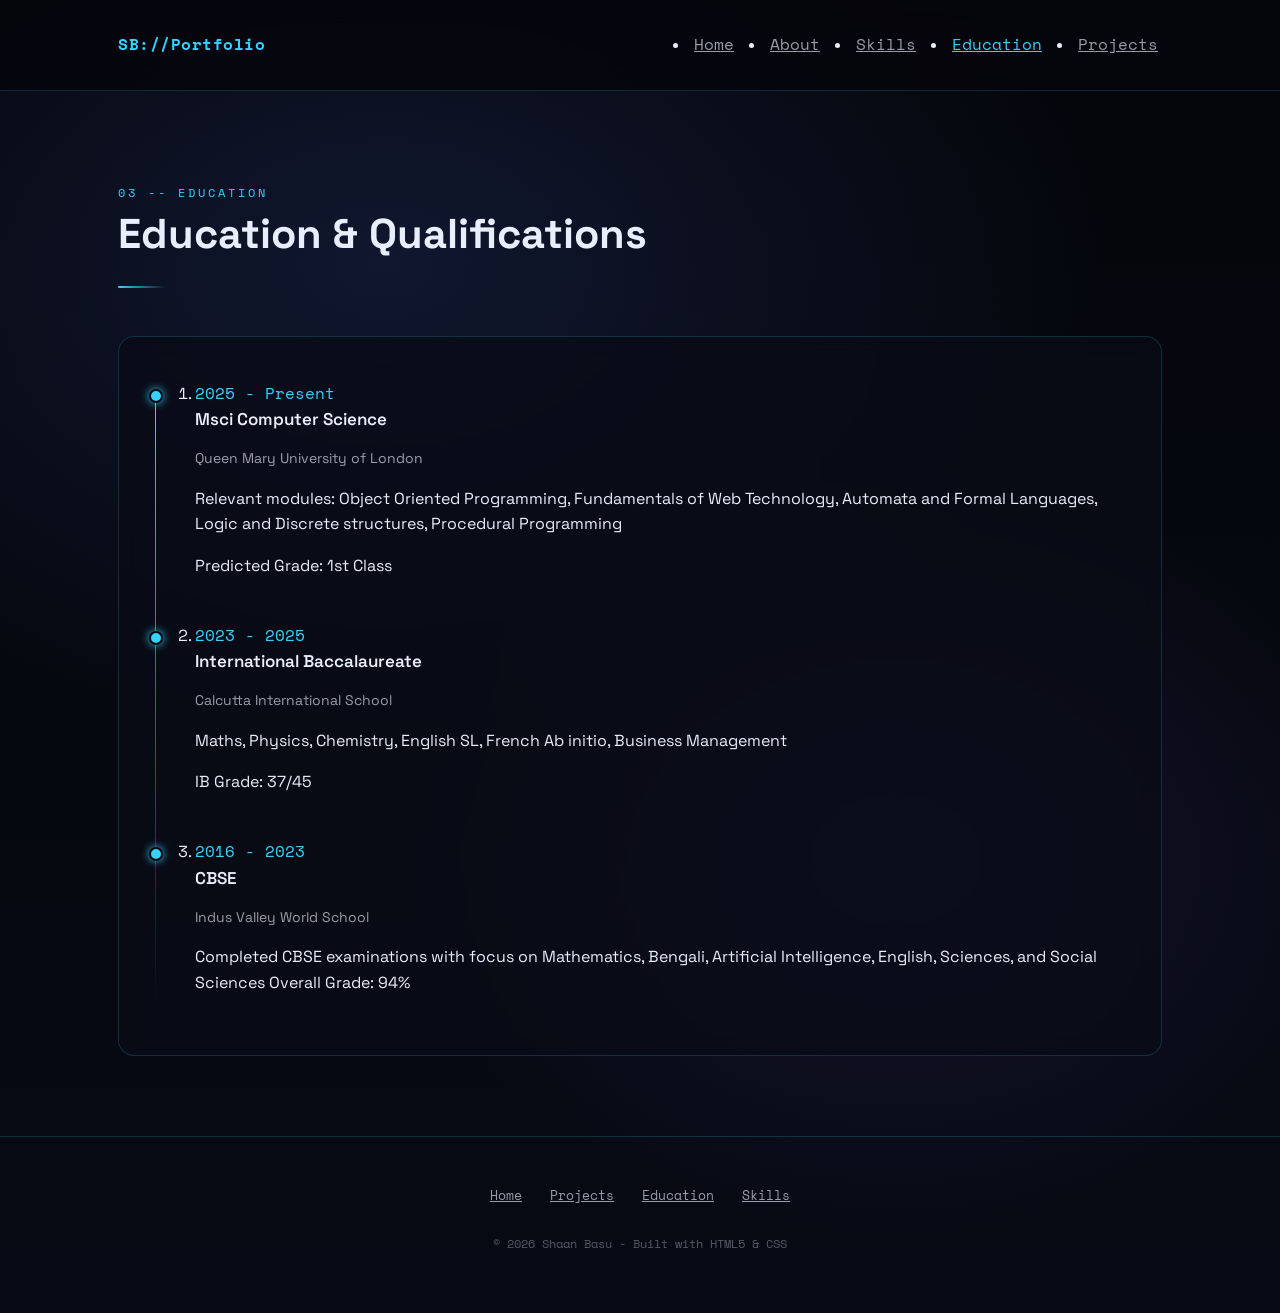
==== education.html @ 2d045609 "Intitial Commit: Portfolio Website" ====
<!DOCTYPE html>
<html lang="en">
<head>
    <meta charset="UTF-8">
    <meta name="viewport" content="width=device-width, initial-scale=1.0">
    <link rel="stylesheet" href="CSS/reset.css">
    <link rel="stylesheet" href="CSS/styles2.css">
    <title>Education — Shaan Basu</title>
</head>
<body>
    <!-- Header / Nav -->
    <header>
        <div class="page-wrap">
            <div class="brand">SB://Portfolio</div>
            <nav>
                <ul>
                    <li><a href="index.html">Home</a></li>
                    <li><a href="index.html#about">About</a></li>
                    <li><a href="skills.html">Skills</a></li>
                    <li><a href="education.html" class="active">Education</a></li>
                    <li><a href="portfolio.html">Projects</a></li>
                </ul>
            </nav>
        </div>
    </header>

    <!-- Main Content -->
    <main>
        <!-- Education Section -->
        <section id="education" class="section">
            <div class="page-wrap">
                <p class="section-label">03 -- Education</p>
                <h1 id="education-title" class="section-title">Education &amp; Qualifications</h1>
                <div class="section-divider"></div>

                <div class="glass-card reveal">
                    <ol class="timeline">
                        <li class="timeline-item">
                            <time class="timeline-date" datetime="2025">2025 - Present</time>
                            <h2 class="timeline-title">Msci Computer Science</h2>
                            <p class="timeline-place">Queen Mary University of London</p>
                            <p>Relevant modules: Object Oriented Programming, Fundamentals of Web Technology, Automata and Formal Languages, Logic and Discrete structures, Procedural Programming</p>
                            <p>Predicted Grade: 1st Class</p>
                        </li>

                        <li class="timeline-item">
                            <time class="timeline-date" datetime="2023">2023 - 2025</time>
                            <h2 class="timeline-title">International Baccalaureate</h2>
                            <p class="timeline-place">Calcutta International School</p>
                            <p>Maths, Physics, Chemistry, English SL, French Ab initio, Business Management </p>
                            <p>IB Grade: 37/45</p>
                        </li>

                        <li class="timeline-item">
                            <time class="timeline-date" datetime="2016">2016 - 2023</time>
                            <h2 class="timeline-title">CBSE</h2>
                            <p class="timeline-place">Indus Valley World School</p>
                            <p>Completed CBSE examinations with focus on Mathematics, Bengali, Artificial Intelligence, English, Sciences, and Social Sciences
                                Overall Grade: 94%
                            </p>
                        </li>
                    </ol>
                </div>
            </div>
        </section>
    </main>

    <!-- Footer -->
    <footer>
        <div class="page-wrap">
            <nav class="footer-links">
                <a href="index.html">Home</a>
                <a href="portfolio.html">Projects</a>
                <a href="education.html">Education</a>
                <a href="skills.html">Skills</a>
            </nav>

            <p class="footer-copy">
                &copy; 2026 Shaan Basu - Built with HTML5 &amp; CSS
            </p>
        </div>
    </footer>
</body>
</html>
---- CSS/styles2.css ----
/* Google Fonts */
/* @ Import is a CSS at rule and is used to import style rules from other valid stylesheets */
@import url('https://fonts.googleapis.com/css2?family=Space+Grotesk:wght@300;400;500;600;700&family=Space+Mono:wght@400;700&display=swap');

/*A CSS pseudo-class element that matches the root element of a tree representing the document.*/
:root{ 
    /* Colours */
    /* background colour */
    --bg: #05060b;
    /* background colour for cards */
    --bg-card: rgba(10, 12, 22, 0.78);

    /* main text colour */
    --ink: #e8eefc;

    /*muted text colour  !!! learn what this does*/
    --ink-muted: rgba(232, 238, 252, 0.65);

    /* cyan */
    --cyan: #35d2ff;

    /* blue */
    --blue: #4f7cff;

    /* purple */
    --purple: #8b5cf6;

    /* border Colour */
    --border:rgba(53, 210, 255, 0.18);

    /* border colour on hover */
    --border-hover: rgba(53, 210, 255, 0.45);


    /* Fonts */
    --font-main: 'Space Grotesk', system-ui,sans-serif;


    /* what do we use this for? */
    --font-mono: 'Space Mono', ui-monospace, monospace;


    /* Spacing scale */
    --sp-xs: 0.25rem;
    --sp-sm: 0.5rem;
    --sp-md: 1rem;
    --sp-lg: 1.75rem;
    --sp-xl: 3rem;
    --sp-2xl: 5rem;

    /* Border radius scale: */
    --radius-sm: 0.5rem;
    --radius-md: 0.75rem;
    --radius-lg: 1rem;

    --radius-pill:62.5rem;


    /* Transition Timings: */
    --ease: 160ms ease;
}


/* BASE CSS FOR THE PAGE */
html{
    scroll-behavior:smooth; /* Note that this property doesnt activate when the user scrolls 
    but when the user clicks on an anchor link that takes them to a diferent part of the page */
    font-size: 1rem;
}

body{
    font-family: var(--font-main);
    background: var(--bg);
    color: var(--ink);
    line-height: 1.6;  /* here the unitless value represents the number being multiplied to the fonts size  */
    overflow-x: hidden; /* this prevents horizontal scrolling when the screen is too small and the content overflows */
    background-image: 
    /* Here we are creating our own image using CSS gradients, 
    we are layering 3 different gradients on top of each other to create a more complex background image. */
    radial-gradient(75rem 50rem at 30% 20%, rgba(79,124,255,0.14), transparent 60%),
    radial-gradient(56.25rem 43.75rem at 70% 65%, rgba(139,92,246,0.13), transparent 55%),
    linear-gradient(180deg, #05060b, #070a14);
}

/* Layout Wrapper: Makes the page content centered with a maximum width */
.page-wrap{
    position: relative;
    z-index: 1; /* this ensures that the content is above the background image */
    max-width: 68.75rem;
    margin: 0 auto;
    padding: 0 var(--sp-lg);
}


/* Header && Nav */
header{
    position: sticky; /* this makes the header stick to the top of the page when the user scrolls down */
    top: 0; /* this is the distance from the top of the page that the header will stick to (which is 0)*/
    z-index: 100; 
    backdrop-filter: blur(0.75rem); /* creates a blur/ opaque view of the background of the header when the header is scrolled down*/
    -webkit-backdrop-filter: blur(0.75rem); /* this is to support the blurring for older versions of search engines especially for safari */
    background-color: rgba(5, 6, 11, 0.82);
    border-bottom: 0.0625rem solid var(--border);
}

/* Aligning the items of the navbar and the logo */
header .page-wrap{
    display: flex;
    align-items: center;
    justify-content: space-between;
    padding-top: var(--sp-md);
    padding-bottom: var(--sp-md);
}

.brand{
    font-family:var(--font-mono);
    font-size: 1rem;
    font-weight: 700; /* sets the boldness of the font*/
    color: var(--cyan);
    letter-spacing: 0.03125rem;;

}

/* Making the navbar items horizontal */
nav ul{
    display: flex;
    gap: var(--sp-lg);
    align-items: center;
}


nav ul li a{
    font-size: 1rem;
    color: var(--ink-muted);
    font-family: var(--font-mono);
    padding: var(--sp-xs);
    border-radius: var(--radius-sm);
    transition: color var(--ease), background var(--ease); /* this makes the color and background change smoothly when the user hovers over them*/
    position: relative;
}

/* This is to create a custome underline for the navbar items*/
nav ul li a::after{
    content: ''; /* this is required to create a pseudo element, it creates an empty element after the anchor tag */
    position: absolute; 
    left: var(--sp-sm);
    right: var(--sp-sm);
    bottom: 0.125rem;
    height: 0.0625rem;
    background: var(--cyan);
    transform: scaleX(0); /* this makes the underline invisible by scaling it down to 0 */
    transform-origin: left; /* this makes the underline appear from the left when the user hovers over the navbar item */
    transition: transform var(--ease); /* this makes the underline appear smoothly when the user hovers over the navbar item */
}

nav ul li a:hover{
    color: var(--ink);
}

nav ul li a:hover::after{
    transform: scaleX(1); /* this makes the underline visible by scaling it up to its original size */
}

nav ul li a.active{ /* this is to style the navbar webpage which is active right now */
    color: var(--cyan);
}


/* Hero Section */
#hero{
    min-height: 100vh; /* this makes the hero section take up the full height of the viewport */
    display:flex;
    flex-direction: column;
    align-items: center;
    justify-content: center;
    text-align: center;
    padding: var(--sp-2xl) 0;
    position: relative;
}


/* Styles and animates the hero kicker class  */
.hero-kicker{
    font-family: var(--font-mono);
    font-size: 0.8125rem;
    color: var(--cyan);
    letter-spacing: 0.125rem;
    text-transform: uppercase;
    margin-bottom: var(--sp-md);
    opacity: 0;
    animation: fadeUp 0.8s ease 0.3s forwards; /* animation between styles Total animation time: 0.8s delay of animation: 0.3s, forwards: keep the final state of the animation(opacity =1) */
}


/* Styles and animated the hero name class */
.hero-name{
    font-size: clamp(2.8rem, 7vw, 5.5 rem); /* clamp basically makes it so that the font size is clamped between 2.8rem, 5.5 rem and the preffered value is 7.5view width*/
    font-weight: 700;
    line-height: 1.05; /* The height of the line is 1.05 multiplied to the font size*/
    letter-spacing: -0.0625rem;
    margin-bottom: var(--sp-md);
    opacity: 0;
    animation: fadeUp 0.8s ease 0.5s forwards;
}

/* Making my name look cool by putting a linear gradient on it */
.hero-name span {
    background: linear-gradient(90deg, var(--cyan), var(--blue), var(--purple));
    -webkit-background-clip: text;
    -webkit-text-fill-color: transparent; /* Makes the texts colour transparent to not affect the gradient */
    background-clip:text; /* Clips the gradient to only the text*/
}

.hero-subtitle{
    font-size:1.15rem;
    color: var(--ink-muted);
    max-width:52ch; /* character width where the size is 52 characters long of the current font size*/
    margin-bottom:var(--sp-xl);
    opacity: 0;
    animation: fadeUp 0.8s ease 0.7s forwards;
}

.hero-actions{
    display: flex;
    gap: var(--sp-md);
    flex-wrap: wrap; /* it allows the items to wrap around in the next line depending on the space */
    justify-content: center;
    opacity: 0;
    animation: fadeUp 0.8s ease 0.9s forwards;
}



/* Button sectionss */
.btn{
    display: inline-flex;
    align-items: center;
    gap: var(--sp-sm);
    padding: 0.75rem 1.35rem;
    border-radius: var(--radius-md);
    font-family: var(--font-mono);
    font-size: 0.875rem;
    font-weight: 700;
    cursor: pointer;
    transition: transform var(--ease), box-shadow var(--ease),
                background var(--ease), border-color var(--ease);
}

.btn-primary{
    background: var(--cyan);
    color: #05060b;
    border: 0.0625rem solid var(--cyan);
}

.btn-primary:hover{
    background: #fff;
    transform: translateY(-0.125rem);
    box-shadow: 0 0.5rem 1.75rem rgba(53, 210, 255, 0.30);
}


.btn-ghost{
    background: transparent;
    color: var(--ink);
    border: 0.0625rem solid var(--border);
}

.btn-ghost:hover{
    border-color: var(--boreder-hover);
    transform: translateY(-0.125rem);
}


/* SECTIONS */
.section{
    padding: var(--sp-2xl) 0;
    position: relative;
}

.section-label{
    font-family: var(--font-mono);
    font-size:0.75rem;
    color: var(--cyan);
    letter-spacing: 0.1875rem;
    text-transform: uppercase;
    margin-bottom: var(--sp-sm);
}

.section-title{
    font-size: clamp(1.8rem, 4vw, 2.6rem);
    font-weight: 700;
    margin-bottom: var(--sp-lg);
    line-height: 1.15;
}

.section-divider{
    width: 3rem;
    height: 0.125rem;
    background: linear-gradient(90deg, var(--cyan), transparent);
    margin-bottom: var(--sp-xl);
    border-radius: var(--radius-pill);
}


/* SECTION HEADER WITH ACTION BUTTON */
.section-header {
    display: flex;
    justify-content: space-between;
    align-items: flex-start;
    gap: var(--sp-lg);
    margin-bottom: var(--sp-lg);
}

.section-header-content {
    flex: 1;
}

.section-header-action {
    flex-shrink: 0;
}


/* Glass Card Styles: basically making the sections a bit more sophisticated */
.glass-card{
    background: var(--bg-card);
    border: 0.0625rem solid var(--border);
    border-radius: var(--radius-lg);
    padding: var(--sp-lg);
    backdrop-filter: blur(0.625rem); /* creates a blurry backghround like a frosted glass*/
    -webkit-backdrop-filter: blur(0.625rem);
    transition: border-color var(--ease), transform var(--ease),
                box-shadow var(--ease); /* sets it so that 
    when a transition happen where the border-color, box0shadow and transform property changes then it will transition with the var(--ease)*/
}

.glass-card:hover{
    border-color: var(--border-hover);
    transform: translateY(-0.1875rem);
    box-shadow:0 1.25rem 3.75rem rgba(53, 210, 255, 0.08);
}

/*LATER When i use js i will use this class to make the glass cards hidden/visible using animations */
.reveal{
    opacity: 1;
    transform:translateY(0);
    transition: opacity 0.6s ease, transform 0.6s ease;
}


/* ABOUT SECTION */
#about .about-grid{
    display: grid;
    grid-template-columns: 1fr 18.75rem; /* fr: fractional unit it takes 1 part of the whole available space */
    gap: var(--sp-xl);
    align-items: center;
}

#about figure img{
    border-radius: var(--radius-lg);
    width: 100%;
    border: 0.0625rem solid var(--border);
}

#about figcaption{
    font-family:var(--font-mono);
    font-size: 0.75rem;
    color: var(--ink-muted);
    margin-top: var(--sp-sm);
    text-align: center;
}

/* SKILLS SECTION */
#skills .skills-grid{
    display: grid;
    grid-template-columns: repeat(auto-fit, minmax(16.25rem, 1fr));
    gap: var(--sp-md);
}

.skill-category h3{
    font-family: var(--font-mono);
    font-size: 0.8125rem;
    color: var(--cyan);
    letter-spacing: 0.09375rem;
    text-transform: uppercase;
    margin-bottom: var(--sp-md);
}

.skill-tags{
    display: flex;
    flex-wrap: wrap;
    gap: var(--sp-sm);
}

.tag{
    font-family: var(--font-mono);
    font-size: 0.75rem;
    padding: 0.375rem 0.75rem;
    border-radius: var(--radius-pill);
    background: rgba(53, 210, 255, 0.08);
    border: 0.0625rem solid rgba(53, 210, 255, 0.20);
    color: var(--ink);
    transition: background var(--ease), border-color var(--ease);
}

.tag:hover{
    background-color: rgba(53, 210, 255, 0.16);
    border-color: rgba(53, 210, 255, 0.40);
}



/* EDUCATION SECTION */
.timeline{
    display: flex;
    flex-direction: column;
    gap: var(--sp-lg);
    position: relative;
    padding-left: var(--sp-xl);
}

/* Creating a timeline line */
.timeline::before{
    content: '';
    position: absolute;
    left: 0.5rem;
    top: 0.5rem;
    bottom: 0.5rem;
    width: 0.0625rem;
    background: linear-gradient(to bottom, var(--cyan), transparent);
}

.timeline-item{
    position: relative;
}


/* Making the bullet points for each timeline item */
.timeline-item::before{
    content: '';
    position: absolute;
    left: calc(-1 * var(--sp-xl) + 0.10rem); /* We use calc to calculate the position to left for each dot of each timeline-item using its padding var(--sp-xl */
    top: 0.5rem;
    width: 0.625rem;
    height: 0.625rem;
    border-radius: 50%;
    background: var(--cyan);
    border: 0.125rem solid var(--bg);
    box-shadow: 0 0 0.5rem var(--cyan);
}

.timeline-date{
    font-family: var(--font-mono);
    font-size: 1rem;
    color: var(--cyan);
    margin-bottom: var(--sp-xs);
}

.timeline-title{
    font-size: 1.0625rem;
    font-weight: 600;
    margin-bottom: var(--sp-xs);
}

.timeline-place{
    font-size: 0.875rem;
    color: var(--ink-muted);
    margin-bottom: var(--sp-sm);
}


/* CONTACT SECTION: Makes the contents of organised in different columns */

 #contact .contact-grid{
    display: grid;
    grid-template-columns: 1fr 1fr;
    gap: var(--sp-xl);
    align-items: start;
 }


 /* Contact Details Section */

.contact-info-heading{
    margin-bottom: var(--sp-md);
    font-size: 1.05rem;
    font-weight: 600;
}

.contact-info-item{
    color: var(--ink-muted);
    margin-bottom: var(--sp-sm);
}


 /* Form Section */
 .form-group{
    display: flex;
    flex-direction: column;
    gap: var(--sp-sm);
    margin-bottom: var(--sp-md);
 }

 .form-group label{
    font-family: var(--font-mono);
    font-size: 0.9rem;
    font-weight: 400;
    color: var(--cyan);
    letter-spacing: 0.0625rem;
    text-transform: uppercase;
 }

 .form-group input, .form-group textarea{
    background: rgba(10, 12, 22, 0.90);
    border: 0.0625rem solid var(--border);
    border-radius: var(--radius-md);
    padding: 0.75rem var(--sp-md);
    color: var(--ink);
    font-size: 0.9375rem;
    font-family: var(--font-main);
    transition: border-color var(--ease), box-shadow var(--ease);
    width: 90%;
 }


 .form-group input:focus, .form-group textarea:focus{
    border-color: var(--cyan);
    box-shadow: 0 0 0 0.1875rem rgba(53, 210, 255, 0.15);
    outline: none;
 }
 
 .form-group textarea{
    resize: vertical;
    min-height: 8.75rem;
 }

 .form-group input:invalid:not(:placeholder-shown){ /* Here we change the border when the input is invalid and there has been something typed */
    border-color: #f87171; ;
 }

/* Here we change the border when the input is valid and there has been something inputted */
 .form-group input:valid:not(:placeholder-shown){
    border-color: #34d399;;
 }


/* ASIDE SECTION */
aside.login-status{
    background: var(--bg-card);
    border: 0.0625rem solid var(--border);
    border-radius: var(--radius-md);
    padding: var(--sp-md) var(--sp-lg);
    backdrop-filter: blur(0.5rem);
    font-family: var(--font-mono);
    font-size: 0.8125rem;
    color: var(--ink-muted);
    margin: var(--sp-lg) auto;
    max-width: 68.75rem;
}

aside.login-status a{
    color: var(--cyan);
}


/* FOOTER SECTION */

footer{
    border-top: 0.0625rem solid var(--border);
    padding: var(--sp-xl) 0;
    text-align: center;
}
footer .page-wrap {
  display: flex;
  flex-direction: column;
  align-items: center;
  gap: var(--sp-md);
}

.footer-links {
  display: flex;
  gap: var(--sp-lg);
}

.footer-links a {
  font-family: var(--font-mono);
  font-size: 0.8125rem;
  color: var(--ink-muted);
  transition: color var(--ease);
}

.footer-links a:hover { color: var(--cyan); }

.footer-copy {
  font-family: var(--font-mono);
  font-size: 0.75rem;
  color: rgba(232, 238, 252, 0.35);
}


/* Blog Entry CSS */
.blog-entry {
  border-bottom: 0.0625rem solid var(--border);
  padding-bottom: var(--sp-lg);
  margin-bottom: var(--sp-lg);
}

.blog-entry:last-of-type { border-bottom: none; }

.blog-date {
  font-family: var(--font-mono);
  font-size: 0.75rem;
  color: var(--cyan);
  margin-bottom: var(--sp-sm);
}

.blog-title {
  font-size: 1.2rem;
  font-weight: 600;
  margin-bottom: var(--sp-sm);
}

.blog-body {
  color: var(--ink-muted);
  line-height: 1.7;
}


/* LOGIN ENTRY Page CSS */
.login-wrap {
  max-width: 30rem;
  margin: 0 auto;
}

.login-status-msg {
  margin-top: var(--sp-md);
}


/* ADD ENTRY FILE */

.entry-action{
    display: flex;
    gap: var(--sp-md);
    flex-wrap: wrap;
}

.aside-status{
    margin-bottom: var(--sp-lg);
}



/* PORTFOLIO SECTION */
#portfolio .projects-grid {
    display: grid;
    grid-template-columns: repeat(auto-fit, minmax(20rem, 1fr));
    gap: var(--sp-lg);
}

.project-card {
    display: flex;
    flex-direction: column;
    justify-content: space-between;
}

.project-title {
    font-size: 1.25rem;
    font-weight: 700;
    margin-bottom: var(--sp-md);
    color: var(--ink);
}

.project-description {
    font-size: 0.9375rem;
    color: var(--ink-muted);
    line-height: 1.6;
    margin-bottom: var(--sp-md);
    flex-grow: 1;
}

.project-tags {
    display: flex;
    flex-wrap: wrap;
    gap: var(--sp-sm);
    margin-bottom: var(--sp-md);
}

.project-links {
    display: flex;
    gap: var(--sp-md);
    flex-wrap: wrap;
}

@keyframes fadeUp {
  from { opacity: 0; transform: translateY(1.25rem); }
  to   { opacity: 1; transform: translateY(0);        }
}
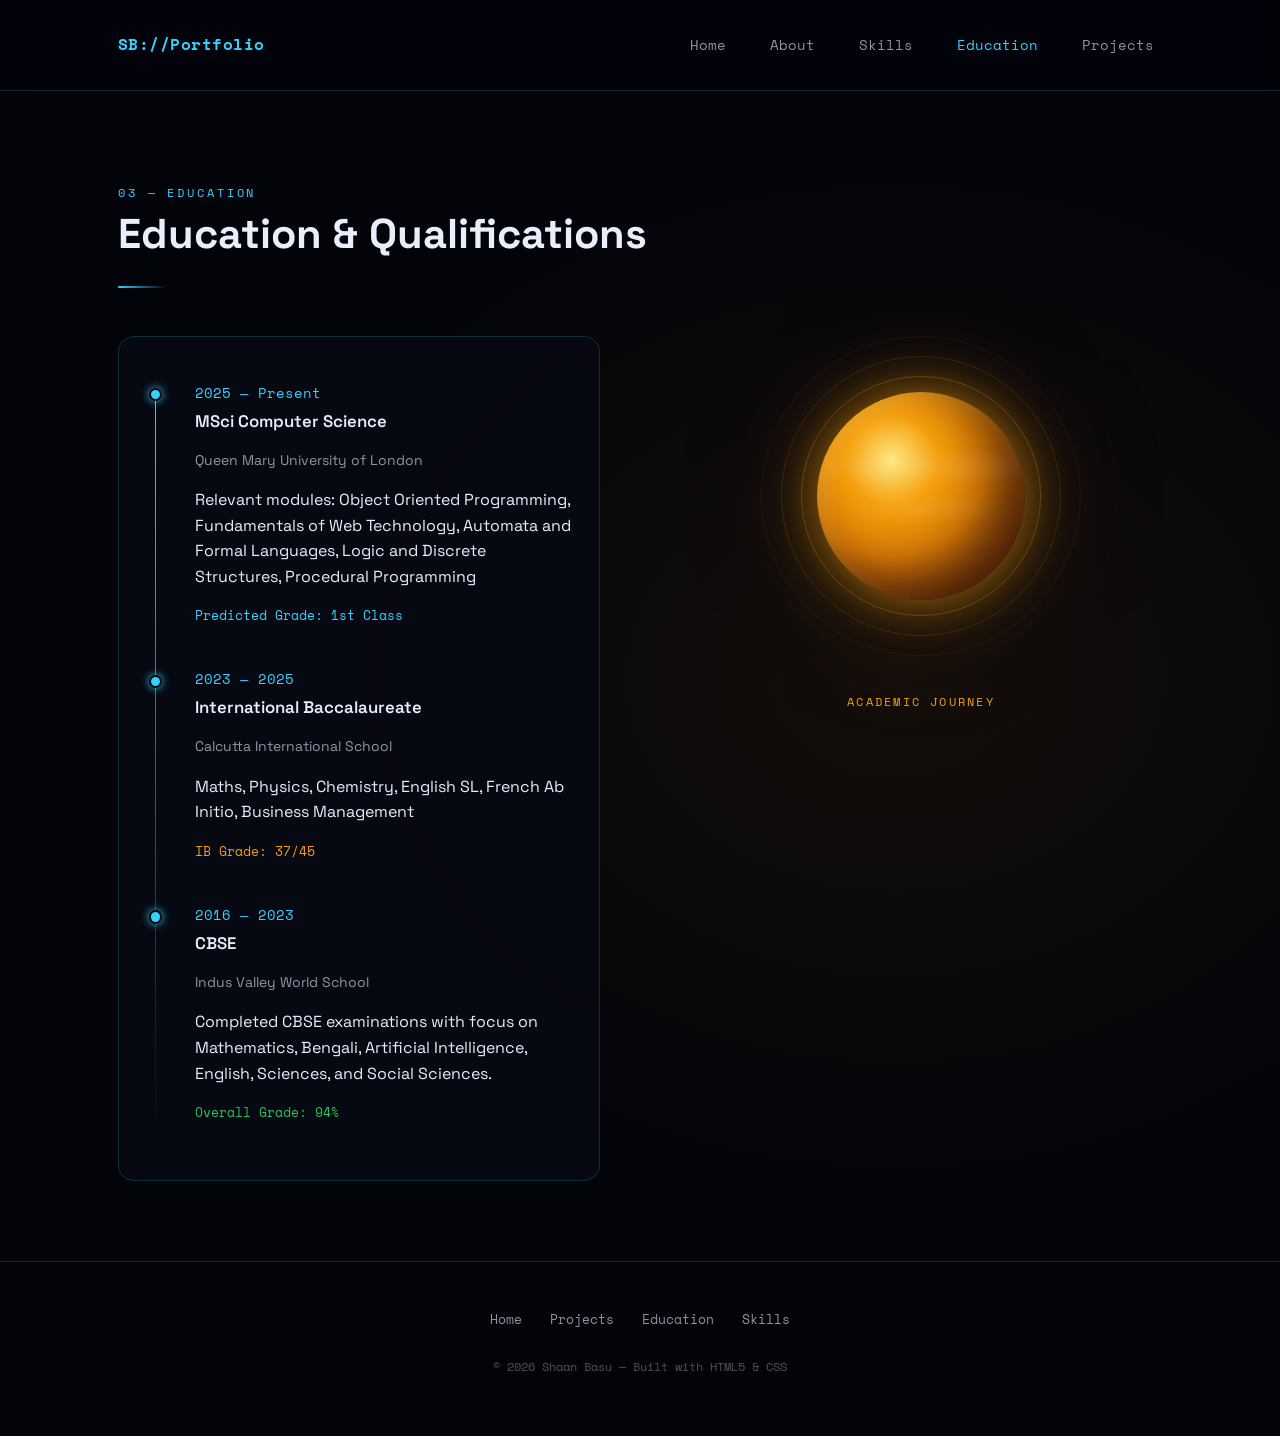
==== commit df497714: "feat: cosmic portfolio — galaxy intro, planets, vines, solar system Agent-Logs-Url: https://github.c" ====
--- a/education.html
+++ b/education.html
@@ -1,84 +1,118 @@
 <!DOCTYPE html>
 <html lang="en">
 <head>
-    <meta charset="UTF-8">
-    <meta name="viewport" content="width=device-width, initial-scale=1.0">
-    <link rel="stylesheet" href="CSS/reset.css">
-    <link rel="stylesheet" href="CSS/styles2.css">
-    <title>Education — Shaan Basu</title>
+  <meta charset="UTF-8">
+  <meta name="viewport" content="width=device-width, initial-scale=1.0">
+  <link rel="stylesheet" href="CSS/reset.css">
+  <link rel="stylesheet" href="CSS/cosmic.css">
+  <title>Education — Shaan Basu</title>
 </head>
 <body>
-    <!-- Header / Nav -->
-    <header>
-        <div class="page-wrap">
-            <div class="brand">SB://Portfolio</div>
-            <nav>
-                <ul>
-                    <li><a href="index.html">Home</a></li>
-                    <li><a href="index.html#about">About</a></li>
-                    <li><a href="skills.html">Skills</a></li>
-                    <li><a href="education.html" class="active">Education</a></li>
-                    <li><a href="portfolio.html">Projects</a></li>
-                </ul>
-            </nav>
-        </div>
-    </header>
 
-    <!-- Main Content -->
-    <main>
-        <!-- Education Section -->
-        <section id="education" class="section">
-            <div class="page-wrap">
-                <p class="section-label">03 -- Education</p>
-                <h1 id="education-title" class="section-title">Education &amp; Qualifications</h1>
-                <div class="section-divider"></div>
+  <!-- ── Header / Nav ── -->
+  <header>
+    <div class="page-wrap">
+      <div class="brand">SB://Portfolio</div>
+      <nav>
+        <ul>
+          <li><a href="index.html">Home</a></li>
+          <li><a href="index.html#about">About</a></li>
+          <li><a href="skills.html">Skills</a></li>
+          <li><a href="education.html" class="active">Education</a></li>
+          <li><a href="portfolio.html">Projects</a></li>
+        </ul>
+      </nav>
+    </div>
+  </header>
 
-                <div class="glass-card reveal">
-                    <ol class="timeline">
-                        <li class="timeline-item">
-                            <time class="timeline-date" datetime="2025">2025 - Present</time>
-                            <h2 class="timeline-title">Msci Computer Science</h2>
-                            <p class="timeline-place">Queen Mary University of London</p>
-                            <p>Relevant modules: Object Oriented Programming, Fundamentals of Web Technology, Automata and Formal Languages, Logic and Discrete structures, Procedural Programming</p>
-                            <p>Predicted Grade: 1st Class</p>
-                        </li>
+  <main>
 
-                        <li class="timeline-item">
-                            <time class="timeline-date" datetime="2023">2023 - 2025</time>
-                            <h2 class="timeline-title">International Baccalaureate</h2>
-                            <p class="timeline-place">Calcutta International School</p>
-                            <p>Maths, Physics, Chemistry, English SL, French Ab initio, Business Management </p>
-                            <p>IB Grade: 37/45</p>
-                        </li>
+    <!-- ══════════════════════════════════════════════════
+         EDUCATION — content · left   |   golden star · right
+         ══════════════════════════════════════════════════ -->
+    <section class="education-page-hero section">
+      <div class="page-wrap" style="width:100%;">
 
-                        <li class="timeline-item">
-                            <time class="timeline-date" datetime="2016">2016 - 2023</time>
-                            <h2 class="timeline-title">CBSE</h2>
-                            <p class="timeline-place">Indus Valley World School</p>
-                            <p>Completed CBSE examinations with focus on Mathematics, Bengali, Artificial Intelligence, English, Sciences, and Social Sciences
-                                Overall Grade: 94%
-                            </p>
-                        </li>
-                    </ol>
-                </div>
+        <p class="section-label">03 — Education</p>
+        <h1 class="section-title">Education &amp; Qualifications</h1>
+        <div class="section-divider"></div>
+
+        <div class="education-page-layout">
+
+          <!-- LEFT: education content -->
+          <div class="education-content-side">
+
+            <div class="glass-card reveal">
+              <ol class="timeline">
+
+                <li class="timeline-item">
+                  <time class="timeline-date" datetime="2025">2025 — Present</time>
+                  <h2 class="timeline-title">MSci Computer Science</h2>
+                  <p class="timeline-place">Queen Mary University of London</p>
+                  <p>Relevant modules: Object Oriented Programming, Fundamentals of Web Technology,
+                     Automata and Formal Languages, Logic and Discrete Structures, Procedural Programming</p>
+                  <p style="margin-top:0.5rem;color:var(--cyan);font-family:var(--font-mono);font-size:0.82rem;">
+                    Predicted Grade: 1st Class
+                  </p>
+                </li>
+
+                <li class="timeline-item">
+                  <time class="timeline-date" datetime="2023">2023 — 2025</time>
+                  <h2 class="timeline-title">International Baccalaureate</h2>
+                  <p class="timeline-place">Calcutta International School</p>
+                  <p>Maths, Physics, Chemistry, English SL, French Ab Initio, Business Management</p>
+                  <p style="margin-top:0.5rem;color:var(--gold);font-family:var(--font-mono);font-size:0.82rem;">
+                    IB Grade: 37/45
+                  </p>
+                </li>
+
+                <li class="timeline-item">
+                  <time class="timeline-date" datetime="2016">2016 — 2023</time>
+                  <h2 class="timeline-title">CBSE</h2>
+                  <p class="timeline-place">Indus Valley World School</p>
+                  <p>Completed CBSE examinations with focus on Mathematics, Bengali, Artificial Intelligence,
+                     English, Sciences, and Social Sciences.</p>
+                  <p style="margin-top:0.5rem;color:var(--green);font-family:var(--font-mono);font-size:0.82rem;">
+                    Overall Grade: 94%
+                  </p>
+                </li>
+
+              </ol>
             </div>
-        </section>
-    </main>
 
-    <!-- Footer -->
-    <footer>
-        <div class="page-wrap">
-            <nav class="footer-links">
-                <a href="index.html">Home</a>
-                <a href="portfolio.html">Projects</a>
-                <a href="education.html">Education</a>
-                <a href="skills.html">Skills</a>
-            </nav>
+          </div><!-- /education-content-side -->
 
-            <p class="footer-copy">
-                &copy; 2026 Shaan Basu - Built with HTML5 &amp; CSS
-            </p>
-        </div>
-    </footer>
+          <!-- RIGHT: sticky golden planet -->
+          <div class="education-planet-side">
+            <div class="planet-scene" style="width:20rem;height:20rem;">
+              <div class="planet-ring" style="width:15rem;height:15rem;border-color:rgba(245,158,11,0.25);"></div>
+              <div class="planet-ring" style="width:17.5rem;height:17.5rem;border-color:rgba(245,158,11,0.14);animation-delay:1.2s;"></div>
+              <div class="planet-ring" style="width:20rem;height:20rem;border-color:rgba(249,115,22,0.08);animation-delay:2.4s;"></div>
+
+              <div class="planet planet-education"></div>
+            </div>
+            <p class="planet-label planet-label-gold">Academic Journey</p>
+          </div>
+
+        </div><!-- /education-page-layout -->
+      </div><!-- /page-wrap -->
+    </section>
+
+  </main>
+
+  <!-- ── Footer ── -->
+  <footer>
+    <div class="page-wrap">
+      <nav class="footer-links">
+        <a href="index.html">Home</a>
+        <a href="portfolio.html">Projects</a>
+        <a href="education.html">Education</a>
+        <a href="skills.html">Skills</a>
+      </nav>
+      <p class="footer-copy">&copy; 2026 Shaan Basu — Built with HTML5 &amp; CSS</p>
+    </div>
+  </footer>
+
+  <script src="JS/galaxy.js"></script>
 </body>
 </html>
--- a/CSS/cosmic.css
+++ b/CSS/cosmic.css
@@ -0,0 +1,1101 @@
+/* ============================================================
+   COSMIC PORTFOLIO — Design System
+   Shaan Basu · 2026
+   ============================================================ */
+@import url('https://fonts.googleapis.com/css2?family=Space+Grotesk:wght@300;400;500;600;700&family=Space+Mono:wght@400;700&display=swap');
+
+/* ─── Variables ──────────────────────────────────────────── */
+:root {
+  --bg:          #03040a;
+  --bg-card:     rgba(8, 10, 20, 0.85);
+  --ink:         #e8eefc;
+  --ink-muted:   rgba(232, 238, 252, 0.62);
+  --cyan:        #35d2ff;
+  --blue:        #4f7cff;
+  --purple:      #8b5cf6;
+  --green:       #22c55e;
+  --gold:        #f59e0b;
+  --border:      rgba(53, 210, 255, 0.18);
+  --border-h:    rgba(53, 210, 255, 0.45);
+  --font-main:   'Space Grotesk', system-ui, sans-serif;
+  --font-mono:   'Space Mono', ui-monospace, monospace;
+  --sp-xs:  0.25rem;
+  --sp-sm:  0.5rem;
+  --sp-md:  1rem;
+  --sp-lg:  1.75rem;
+  --sp-xl:  3rem;
+  --sp-2xl: 5rem;
+  --r-sm:   0.5rem;
+  --r-md:   0.75rem;
+  --r-lg:   1rem;
+  --r-pill: 62.5rem;
+  --ease:   160ms ease;
+}
+
+/* ─── Base ───────────────────────────────────────────────── */
+html { scroll-behavior: smooth; font-size: 1rem; }
+
+body {
+  font-family: var(--font-main);
+  background: var(--bg);
+  color: var(--ink);
+  line-height: 1.6;
+  overflow-x: hidden;
+}
+
+a { text-decoration: none; color: inherit; }
+
+/* ─── Galaxy Canvas Intro ────────────────────────────────── */
+#galaxy-canvas {
+  position: fixed;
+  inset: 0;
+  z-index: 9999;
+  background: #000;
+  transition: opacity 1.4s ease;
+}
+
+#galaxy-canvas.fade-out {
+  opacity: 0;
+  pointer-events: none;
+}
+
+#page-content {
+  opacity: 0;
+  transition: opacity 1.2s ease;
+}
+
+#page-content.visible { opacity: 1; }
+
+/* ─── Layout ─────────────────────────────────────────────── */
+.page-wrap {
+  position: relative;
+  z-index: 1;
+  max-width: 68.75rem;
+  margin: 0 auto;
+  padding: 0 var(--sp-lg);
+}
+
+/* ─── Header / Nav ───────────────────────────────────────── */
+header {
+  position: sticky;
+  top: 0;
+  z-index: 200;
+  backdrop-filter: blur(0.75rem);
+  -webkit-backdrop-filter: blur(0.75rem);
+  background: rgba(3, 4, 10, 0.90);
+  border-bottom: 1px solid var(--border);
+}
+
+header .page-wrap {
+  display: flex;
+  align-items: center;
+  justify-content: space-between;
+  padding-top: var(--sp-md);
+  padding-bottom: var(--sp-md);
+}
+
+.brand {
+  font-family: var(--font-mono);
+  font-size: 1rem;
+  font-weight: 700;
+  color: var(--cyan);
+  letter-spacing: 0.03rem;
+}
+
+nav ul {
+  display: flex;
+  gap: var(--sp-lg);
+  align-items: center;
+  list-style: none;
+}
+
+nav ul li a {
+  font-size: 0.875rem;
+  color: var(--ink-muted);
+  font-family: var(--font-mono);
+  padding: var(--sp-xs) var(--sp-sm);
+  border-radius: var(--r-sm);
+  transition: color var(--ease);
+  position: relative;
+}
+
+nav ul li a::after {
+  content: '';
+  position: absolute;
+  left: var(--sp-sm);
+  right: var(--sp-sm);
+  bottom: 0.1rem;
+  height: 1px;
+  background: var(--cyan);
+  transform: scaleX(0);
+  transform-origin: left;
+  transition: transform var(--ease);
+}
+
+nav ul li a:hover { color: var(--ink); }
+nav ul li a:hover::after { transform: scaleX(1); }
+nav ul li a.active { color: var(--cyan); }
+
+/* ─── Buttons ────────────────────────────────────────────── */
+.btn {
+  display: inline-flex;
+  align-items: center;
+  gap: var(--sp-sm);
+  padding: 0.75rem 1.4rem;
+  border-radius: var(--r-md);
+  font-family: var(--font-mono);
+  font-size: 0.875rem;
+  font-weight: 700;
+  cursor: pointer;
+  transition: transform var(--ease), box-shadow var(--ease),
+              background var(--ease), border-color var(--ease), color var(--ease);
+  border: none;
+}
+
+.btn-primary {
+  background: var(--cyan);
+  color: #03040a;
+  border: 1px solid var(--cyan);
+}
+
+.btn-primary:hover {
+  background: #fff;
+  transform: translateY(-2px);
+  box-shadow: 0 8px 28px rgba(53, 210, 255, 0.35);
+}
+
+.btn-ghost {
+  background: transparent;
+  color: var(--ink);
+  border: 1px solid var(--border);
+}
+
+.btn-ghost:hover {
+  border-color: var(--border-h);
+  transform: translateY(-2px);
+  color: var(--cyan);
+}
+
+/* ─── Section Basics ─────────────────────────────────────── */
+.section { padding: var(--sp-2xl) 0; position: relative; }
+
+.section-label {
+  font-family: var(--font-mono);
+  font-size: 0.75rem;
+  color: var(--cyan);
+  letter-spacing: 0.18rem;
+  text-transform: uppercase;
+  margin-bottom: var(--sp-sm);
+}
+
+.section-title {
+  font-size: clamp(1.8rem, 4vw, 2.6rem);
+  font-weight: 700;
+  margin-bottom: var(--sp-lg);
+  line-height: 1.15;
+}
+
+.section-divider {
+  width: 3rem;
+  height: 2px;
+  background: linear-gradient(90deg, var(--cyan), transparent);
+  margin-bottom: var(--sp-xl);
+  border-radius: var(--r-pill);
+}
+
+.section-header {
+  display: flex;
+  justify-content: space-between;
+  align-items: flex-start;
+  gap: var(--sp-lg);
+  margin-bottom: var(--sp-lg);
+}
+
+.section-header-content { flex: 1; }
+.section-header-action { flex-shrink: 0; padding-top: 0.25rem; }
+
+/* ─── Glass Cards ────────────────────────────────────────── */
+.glass-card {
+  background: var(--bg-card);
+  border: 1px solid var(--border);
+  border-radius: var(--r-lg);
+  padding: var(--sp-lg);
+  backdrop-filter: blur(10px);
+  -webkit-backdrop-filter: blur(10px);
+  transition: border-color var(--ease), transform var(--ease), box-shadow var(--ease);
+}
+
+.glass-card:hover {
+  border-color: var(--border-h);
+  transform: translateY(-3px);
+  box-shadow: 0 20px 60px rgba(53, 210, 255, 0.08);
+}
+
+/* ─── Tags ───────────────────────────────────────────────── */
+.tag {
+  font-family: var(--font-mono);
+  font-size: 0.72rem;
+  padding: 0.35rem 0.7rem;
+  border-radius: var(--r-pill);
+  background: rgba(53, 210, 255, 0.08);
+  border: 1px solid rgba(53, 210, 255, 0.2);
+  color: var(--ink);
+  transition: background var(--ease), border-color var(--ease);
+  display: inline-block;
+}
+
+.tag:hover {
+  background: rgba(53, 210, 255, 0.16);
+  border-color: rgba(53, 210, 255, 0.4);
+}
+
+/* ─── Scroll Reveal ──────────────────────────────────────── */
+.reveal {
+  opacity: 0;
+  transform: translateY(2rem);
+  transition: opacity 0.9s ease, transform 0.9s ease;
+}
+
+.reveal.visible {
+  opacity: 1;
+  transform: translateY(0);
+}
+
+/* ─── HERO SECTION ───────────────────────────────────────── */
+#hero {
+  min-height: 100vh;
+  display: flex;
+  flex-direction: column;
+  align-items: center;
+  justify-content: center;
+  text-align: center;
+  padding: var(--sp-2xl) 0 var(--sp-xl);
+  position: relative;
+  overflow: hidden;
+}
+
+/* Static starfield background for hero */
+#hero-stars {
+  position: absolute;
+  inset: 0;
+  z-index: 0;
+  pointer-events: none;
+  width: 100%;
+  height: 100%;
+}
+
+.hero-inner {
+  display: flex;
+  flex-direction: column;
+  align-items: center;
+  gap: var(--sp-xl);
+  position: relative;
+  z-index: 2;
+}
+
+/* ─── Planet Base ────────────────────────────────────────── */
+.planet {
+  border-radius: 50%;
+  position: relative;
+  animation: float 7s ease-in-out infinite;
+  flex-shrink: 0;
+}
+
+@keyframes float {
+  0%,100% { transform: translateY(0) rotate(0deg); }
+  33%     { transform: translateY(-0.9rem) rotate(0.5deg); }
+  66%     { transform: translateY(-0.4rem) rotate(-0.5deg); }
+}
+
+/* Pulse ring wrapper */
+.planet-scene {
+  position: relative;
+  display: flex;
+  align-items: center;
+  justify-content: center;
+  width: 24rem;
+  height: 24rem;
+}
+
+/* Concentric pulse rings */
+.planet-ring {
+  position: absolute;
+  border-radius: 50%;
+  pointer-events: none;
+  animation: pulse-ring 5s ease-in-out infinite;
+}
+
+.planet-ring:nth-child(1) {
+  width: 18rem; height: 18rem;
+  border: 1px solid rgba(53, 210, 255, 0.22);
+  animation-delay: 0s;
+}
+.planet-ring:nth-child(2) {
+  width: 21rem; height: 21rem;
+  border: 1px solid rgba(79, 124, 255, 0.14);
+  animation-delay: 1.5s;
+}
+.planet-ring:nth-child(3) {
+  width: 24rem; height: 24rem;
+  border: 1px solid rgba(139, 92, 246, 0.09);
+  animation-delay: 3s;
+}
+
+@keyframes pulse-ring {
+  0%,100% { opacity: 0.5; transform: scale(1); }
+  50%     { opacity: 1;   transform: scale(1.03); }
+}
+
+/* ─── Hero / Earth Planet ────────────────────────────────── */
+.planet-hero {
+  width: 15rem;
+  height: 15rem;
+  background: radial-gradient(circle at 36% 33%,
+    #7dd3fc 0%,
+    #2d8fe0 18%,
+    #1a5db5 44%,
+    #0d3878 68%,
+    #061a40 100%);
+  box-shadow:
+    inset -2.2rem -1.6rem 3.5rem rgba(0,0,0,0.55),
+    inset 0.6rem 0.6rem 1.5rem rgba(125,211,252,0.12),
+    0 0 3rem   rgba(53, 210, 255, 0.38),
+    0 0 7rem   rgba(53, 210, 255, 0.14),
+    0 0 12rem  rgba(79, 124, 255, 0.08);
+}
+
+/* Cloud/continent bands */
+.planet-hero::before {
+  content: '';
+  position: absolute;
+  inset: 0;
+  border-radius: 50%;
+  background:
+    radial-gradient(ellipse 80% 12% at 50% 32%, rgba(255,255,255,0.08) 0%, transparent 100%),
+    radial-gradient(ellipse 55% 8%  at 50% 55%, rgba(255,255,255,0.06) 0%, transparent 100%),
+    radial-gradient(ellipse 38% 18% at 28% 46%, rgba(34,197,94,0.14)   0%, transparent 100%),
+    radial-gradient(ellipse 25% 14% at 68% 38%, rgba(34,197,94,0.10)   0%, transparent 100%);
+}
+
+/* Atmosphere rim */
+.planet-hero::after {
+  content: '';
+  position: absolute;
+  inset: -3px;
+  border-radius: 50%;
+  background: radial-gradient(circle at 36% 33%,
+    transparent 48%,
+    rgba(53,210,255,0.18) 60%,
+    rgba(53,210,255,0.08) 75%,
+    transparent 100%);
+}
+
+/* ─── Vine SVGs on Planet ────────────────────────────────── */
+.vine-left, .vine-right {
+  position: absolute;
+  bottom: 20%;
+  pointer-events: none;
+  overflow: visible;
+}
+
+.vine-left  { left: -0.5rem;  transform: translateX(-100%); }
+.vine-right { right: -0.5rem; transform: translateX(100%) scaleX(-1); }
+
+.vine-svg { width: 7rem; height: 9rem; overflow: visible; }
+
+.vine-path-draw {
+  stroke-dasharray: 300;
+  stroke-dashoffset: 300;
+  animation: draw-vine 1.8s cubic-bezier(0.4,0,0.2,1) 3.8s forwards;
+}
+
+@keyframes draw-vine {
+  to { stroke-dashoffset: 0; }
+}
+
+.vine-leaf {
+  opacity: 0;
+  transform-origin: center;
+}
+.vine-leaf:nth-child(2) { animation: leaf-bloom 0.4s ease 4.5s forwards; }
+.vine-leaf:nth-child(3) { animation: leaf-bloom 0.4s ease 4.9s forwards; }
+.vine-leaf:nth-child(4) { animation: leaf-bloom 0.4s ease 5.2s forwards; }
+.vine-leaf:nth-child(5) { animation: leaf-bloom 0.4s ease 5.5s forwards; }
+
+@keyframes leaf-bloom {
+  from { opacity: 0; transform: scale(0) rotate(-20deg); }
+  to   { opacity: 0.85; transform: scale(1) rotate(0deg); }
+}
+
+/* ─── Hero Text ──────────────────────────────────────────── */
+.hero-text { max-width: 50rem; }
+
+.hero-kicker {
+  font-family: var(--font-mono);
+  font-size: 0.8rem;
+  color: var(--cyan);
+  letter-spacing: 0.14rem;
+  text-transform: uppercase;
+  margin-bottom: var(--sp-md);
+  opacity: 0;
+  animation: fadeUp 0.8s ease 0.2s forwards;
+}
+
+.hero-name {
+  font-size: clamp(2.5rem, 7vw, 5rem);
+  font-weight: 700;
+  line-height: 1.05;
+  letter-spacing: -0.04rem;
+  margin-bottom: var(--sp-md);
+  opacity: 0;
+  animation: fadeUp 0.8s ease 0.4s forwards;
+}
+
+.hero-name span {
+  background: linear-gradient(90deg, var(--cyan), var(--blue), var(--purple));
+  -webkit-background-clip: text;
+  -webkit-text-fill-color: transparent;
+  background-clip: text;
+}
+
+.hero-subtitle {
+  font-size: 1.1rem;
+  color: var(--ink-muted);
+  max-width: 50ch;
+  margin: 0 auto var(--sp-xl);
+  opacity: 0;
+  animation: fadeUp 0.8s ease 0.6s forwards;
+}
+
+.hero-actions {
+  display: flex;
+  gap: var(--sp-md);
+  flex-wrap: wrap;
+  justify-content: center;
+  opacity: 0;
+  animation: fadeUp 0.8s ease 0.8s forwards;
+}
+
+@keyframes fadeUp {
+  from { opacity: 0; transform: translateY(1.2rem); }
+  to   { opacity: 1; transform: translateY(0); }
+}
+
+/* Scroll hint */
+.scroll-hint {
+  position: absolute;
+  bottom: 1.8rem;
+  left: 50%;
+  transform: translateX(-50%);
+  display: flex;
+  flex-direction: column;
+  align-items: center;
+  gap: 0.4rem;
+  opacity: 0;
+  animation: fadeIn 1s ease 2s forwards;
+  pointer-events: none;
+}
+
+@keyframes fadeIn {
+  to { opacity: 0.55; }
+}
+
+.scroll-hint-text {
+  font-family: var(--font-mono);
+  font-size: 0.65rem;
+  color: var(--ink-muted);
+  letter-spacing: 0.12rem;
+  text-transform: uppercase;
+}
+
+.scroll-hint-arrow {
+  width: 1.1rem;
+  height: 1.1rem;
+  border-right: 2px solid var(--cyan);
+  border-bottom: 2px solid var(--cyan);
+  transform: rotate(45deg);
+  animation: bounce-arr 2.2s ease-in-out infinite;
+}
+
+@keyframes bounce-arr {
+  0%,100% { transform: rotate(45deg) translateY(0); }
+  50%      { transform: rotate(45deg) translateY(5px); }
+}
+
+/* ─── Page-wide scroll vine ──────────────────────────────── */
+#vine-track {
+  position: absolute;
+  left: 0;
+  top: 0;
+  width: 50px;
+  pointer-events: none;
+  z-index: 0;
+  overflow: visible;
+}
+
+#main-vine {
+  fill: none;
+  stroke: #22c55e;
+  stroke-width: 1.8;
+  stroke-linecap: round;
+  opacity: 0.35;
+  transition: stroke-dashoffset 0.05s linear;
+}
+
+/* ─── Section colour washes ──────────────────────────────── */
+#about    { background: radial-gradient(ellipse 80% 60% at 50% 50%, rgba(34,197,94,0.04), transparent 70%); }
+#skills   { background: radial-gradient(ellipse 80% 60% at 50% 50%, rgba(139,92,246,0.05), transparent 70%); }
+#education{ background: radial-gradient(ellipse 80% 60% at 50% 50%, rgba(245,158,11,0.04), transparent 70%); }
+#projects { background: radial-gradient(ellipse 80% 60% at 50% 50%, rgba(249,115,22,0.04), transparent 70%); }
+#contact  { background: radial-gradient(ellipse 80% 60% at 50% 50%, rgba(53,210,255,0.04), transparent 70%); }
+
+/* ─── About section ──────────────────────────────────────── */
+#about .about-grid {
+  display: grid;
+  grid-template-columns: 1fr 17rem;
+  gap: var(--sp-xl);
+  align-items: center;
+}
+
+#about figure img {
+  border-radius: var(--r-lg);
+  width: 100%;
+  border: 1px solid var(--border);
+  display: block;
+}
+
+#about figcaption {
+  font-family: var(--font-mono);
+  font-size: 0.72rem;
+  color: var(--ink-muted);
+  margin-top: var(--sp-sm);
+  text-align: center;
+}
+
+/* ─── Skills section ──────────────────────────────────────── */
+.skills-grid {
+  display: grid;
+  grid-template-columns: repeat(auto-fit, minmax(15rem, 1fr));
+  gap: var(--sp-md);
+}
+
+.skill-category h2,
+.skill-category h3 {
+  font-family: var(--font-mono);
+  font-size: 0.78rem;
+  color: var(--cyan);
+  letter-spacing: 0.08rem;
+  text-transform: uppercase;
+  margin-bottom: var(--sp-md);
+}
+
+.skill-tags { display: flex; flex-wrap: wrap; gap: var(--sp-sm); }
+
+/* ─── Timeline (Education) ───────────────────────────────── */
+.timeline {
+  display: flex;
+  flex-direction: column;
+  gap: var(--sp-lg);
+  position: relative;
+  padding-left: var(--sp-xl);
+  list-style: none;
+}
+
+.timeline::before {
+  content: '';
+  position: absolute;
+  left: 0.5rem;
+  top: 0.5rem;
+  bottom: 0.5rem;
+  width: 1px;
+  background: linear-gradient(to bottom, var(--cyan), transparent);
+}
+
+.timeline-item { position: relative; }
+
+.timeline-item::before {
+  content: '';
+  position: absolute;
+  left: calc(-1 * var(--sp-xl) + 0.1rem);
+  top: 0.45rem;
+  width: 0.6rem;
+  height: 0.6rem;
+  border-radius: 50%;
+  background: var(--cyan);
+  border: 2px solid var(--bg);
+  box-shadow: 0 0 0.5rem var(--cyan);
+}
+
+.timeline-date {
+  display: block;
+  font-family: var(--font-mono);
+  font-size: 0.9rem;
+  color: var(--cyan);
+  margin-bottom: var(--sp-xs);
+}
+
+.timeline-title {
+  font-size: 1.05rem;
+  font-weight: 600;
+  margin-bottom: var(--sp-xs);
+}
+
+.timeline-place {
+  font-size: 0.875rem;
+  color: var(--ink-muted);
+  margin-bottom: var(--sp-sm);
+}
+
+/* ─── Projects grid (index preview) ──────────────────────── */
+.projects-grid {
+  display: grid;
+  grid-template-columns: repeat(auto-fit, minmax(20rem, 1fr));
+  gap: var(--sp-lg);
+}
+
+.project-card {
+  display: flex;
+  flex-direction: column;
+}
+
+.project-title {
+  font-size: 1.15rem;
+  font-weight: 700;
+  margin-bottom: var(--sp-sm);
+  color: var(--ink);
+}
+
+.project-description {
+  font-size: 0.92rem;
+  color: var(--ink-muted);
+  line-height: 1.65;
+  margin-bottom: var(--sp-md);
+  flex-grow: 1;
+}
+
+.project-tags {
+  display: flex;
+  flex-wrap: wrap;
+  gap: var(--sp-sm);
+  margin-bottom: var(--sp-md);
+}
+
+.project-links {
+  display: flex;
+  gap: var(--sp-md);
+  flex-wrap: wrap;
+  margin-top: auto;
+}
+
+/* ─── Contact section ────────────────────────────────────── */
+#contact .contact-grid {
+  display: grid;
+  grid-template-columns: 1fr 1fr;
+  gap: var(--sp-xl);
+  align-items: start;
+}
+
+.contact-info-heading {
+  margin-bottom: var(--sp-md);
+  font-size: 1.05rem;
+  font-weight: 600;
+}
+
+.contact-info-item {
+  color: var(--ink-muted);
+  margin-bottom: var(--sp-sm);
+  font-size: 0.92rem;
+}
+
+.form-group {
+  display: flex;
+  flex-direction: column;
+  gap: var(--sp-sm);
+  margin-bottom: var(--sp-md);
+}
+
+.form-group label {
+  font-family: var(--font-mono);
+  font-size: 0.8rem;
+  color: var(--cyan);
+  letter-spacing: 0.06rem;
+  text-transform: uppercase;
+}
+
+.form-group input,
+.form-group textarea {
+  background: rgba(8, 10, 20, 0.92);
+  border: 1px solid var(--border);
+  border-radius: var(--r-md);
+  padding: 0.75rem var(--sp-md);
+  color: var(--ink);
+  font-size: 0.9375rem;
+  font-family: var(--font-main);
+  transition: border-color var(--ease), box-shadow var(--ease);
+  width: 100%;
+}
+
+.form-group input:focus,
+.form-group textarea:focus {
+  border-color: var(--cyan);
+  box-shadow: 0 0 0 3px rgba(53, 210, 255, 0.14);
+  outline: none;
+}
+
+.form-group textarea { resize: vertical; min-height: 8.5rem; }
+
+.form-group input:invalid:not(:placeholder-shown) { border-color: #f87171; }
+.form-group input:valid:not(:placeholder-shown)   { border-color: #34d399; }
+
+/* ─── Footer ─────────────────────────────────────────────── */
+footer {
+  border-top: 1px solid var(--border);
+  padding: var(--sp-xl) 0;
+  text-align: center;
+}
+
+footer .page-wrap {
+  display: flex;
+  flex-direction: column;
+  align-items: center;
+  gap: var(--sp-md);
+}
+
+.footer-links { display: flex; gap: var(--sp-lg); }
+
+.footer-links a {
+  font-family: var(--font-mono);
+  font-size: 0.8rem;
+  color: var(--ink-muted);
+  transition: color var(--ease);
+}
+
+.footer-links a:hover { color: var(--cyan); }
+
+.footer-copy {
+  font-family: var(--font-mono);
+  font-size: 0.72rem;
+  color: rgba(232, 238, 252, 0.32);
+}
+
+/* ══════════════════════════════════════════════════════════
+   SKILLS PAGE — planet left · content right
+   ══════════════════════════════════════════════════════════ */
+.skills-page-hero {
+  min-height: 100vh;
+  display: flex;
+  align-items: center;
+  padding: var(--sp-2xl) 0;
+  position: relative;
+  overflow: hidden;
+  background: radial-gradient(ellipse 80% 70% at 30% 50%, rgba(139,92,246,0.08), transparent 65%);
+}
+
+.skills-page-layout {
+  display: grid;
+  grid-template-columns: 1fr 1fr;
+  gap: var(--sp-2xl);
+  align-items: start;
+  width: 100%;
+}
+
+.skills-planet-side {
+  position: sticky;
+  top: 6rem;
+  display: flex;
+  flex-direction: column;
+  align-items: center;
+  gap: var(--sp-lg);
+}
+
+.planet-label {
+  font-family: var(--font-mono);
+  font-size: 0.75rem;
+  color: var(--purple);
+  letter-spacing: 0.14rem;
+  text-transform: uppercase;
+  margin-top: var(--sp-sm);
+}
+
+.skills-content-side {
+  display: flex;
+  flex-direction: column;
+  gap: var(--sp-lg);
+  padding-top: var(--sp-lg);
+}
+
+/* Purple tech planet */
+.planet-skills {
+  width: 13rem;
+  height: 13rem;
+  background: radial-gradient(circle at 36% 33%,
+    #c4b5fd 0%,
+    #7c3aed 24%,
+    #4c1d95 52%,
+    #2e1065 76%,
+    #130720 100%);
+  box-shadow:
+    inset -2rem -1.4rem 3rem rgba(0,0,0,0.55),
+    inset 0.5rem 0.5rem 1.2rem rgba(196,181,253,0.12),
+    0 0 3rem rgba(139, 92, 246, 0.5),
+    0 0 6rem rgba(139, 92, 246, 0.18),
+    0 0 10rem rgba(79, 124, 255, 0.08);
+}
+
+.planet-skills::before {
+  content: '';
+  position: absolute;
+  inset: 0;
+  border-radius: 50%;
+  background:
+    radial-gradient(ellipse 70% 10% at 50% 38%, rgba(255,255,255,0.07) 0%, transparent 100%),
+    radial-gradient(ellipse 45% 7% at 50% 58%, rgba(255,255,255,0.05) 0%, transparent 100%);
+}
+
+.planet-skills::after {
+  content: '';
+  position: absolute;
+  inset: -4px;
+  border-radius: 50%;
+  background: radial-gradient(circle at 36% 33%,
+    transparent 48%,
+    rgba(139,92,246,0.2) 62%,
+    rgba(139,92,246,0.08) 76%,
+    transparent 100%);
+}
+
+/* Constellation dots */
+.constellation-wrap {
+  position: absolute;
+  width: 22rem;
+  height: 22rem;
+  pointer-events: none;
+}
+
+.c-dot {
+  position: absolute;
+  width: 4px;
+  height: 4px;
+  border-radius: 50%;
+  background: var(--purple);
+  box-shadow: 0 0 5px var(--purple);
+  animation: twinkle 3s ease-in-out infinite;
+}
+
+.c-line {
+  position: absolute;
+  background: rgba(139,92,246,0.25);
+  height: 1px;
+  transform-origin: left center;
+}
+
+@keyframes twinkle {
+  0%,100% { opacity: 0.35; transform: scale(1); }
+  50%     { opacity: 1;    transform: scale(1.6); }
+}
+
+/* ══════════════════════════════════════════════════════════
+   EDUCATION PAGE — planet right · timeline left
+   ══════════════════════════════════════════════════════════ */
+.education-page-hero {
+  min-height: 100vh;
+  display: flex;
+  align-items: center;
+  padding: var(--sp-2xl) 0;
+  position: relative;
+  overflow: hidden;
+  background: radial-gradient(ellipse 80% 70% at 70% 50%, rgba(245,158,11,0.07), transparent 65%);
+}
+
+.education-page-layout {
+  display: grid;
+  grid-template-columns: 1fr 1fr;
+  gap: var(--sp-2xl);
+  align-items: start;
+  width: 100%;
+}
+
+.education-content-side {
+  display: flex;
+  flex-direction: column;
+  gap: var(--sp-lg);
+}
+
+.education-planet-side {
+  position: sticky;
+  top: 6rem;
+  display: flex;
+  flex-direction: column;
+  align-items: center;
+  gap: var(--sp-lg);
+}
+
+/* Golden star planet */
+.planet-education {
+  width: 13rem;
+  height: 13rem;
+  background: radial-gradient(circle at 36% 33%,
+    #fef08a 0%,
+    #f59e0b 24%,
+    #d97706 50%,
+    #92400e 74%,
+    #3a1500 100%);
+  box-shadow:
+    inset -2rem -1.4rem 3rem rgba(0,0,0,0.45),
+    inset 0.5rem 0.5rem 1.2rem rgba(254,240,138,0.18),
+    0 0 3rem rgba(245, 158, 11, 0.55),
+    0 0 6rem rgba(245, 158, 11, 0.22),
+    0 0 12rem rgba(249, 115, 22, 0.1);
+}
+
+.planet-education::before {
+  content: '';
+  position: absolute;
+  inset: 0;
+  border-radius: 50%;
+  background:
+    radial-gradient(ellipse 65% 10% at 50% 36%, rgba(255,255,255,0.1) 0%, transparent 100%),
+    radial-gradient(ellipse 40% 8% at 50% 56%, rgba(255,255,255,0.07) 0%, transparent 100%);
+}
+
+.planet-education::after {
+  content: '';
+  position: absolute;
+  inset: -6px;
+  border-radius: 50%;
+  background: radial-gradient(circle, rgba(245,158,11,0.18) 0%, transparent 70%);
+  animation: star-pulse 3.5s ease-in-out infinite;
+}
+
+@keyframes star-pulse {
+  0%,100% { transform: scale(1); opacity: 0.7; }
+  50%     { transform: scale(1.18); opacity: 1; }
+}
+
+.planet-label-gold { color: var(--gold); }
+
+/* ══════════════════════════════════════════════════════════
+   PORTFOLIO PAGE — Solar System
+   ══════════════════════════════════════════════════════════ */
+.solar-hero {
+  min-height: 90vh;
+  padding: var(--sp-2xl) 0 var(--sp-xl);
+  position: relative;
+  overflow: hidden;
+}
+
+.solar-canvas-wrap {
+  position: relative;
+  width: 100%;
+  margin-top: var(--sp-xl);
+}
+
+#solar-canvas {
+  width: 100%;
+  display: block;
+  cursor: default;
+  border-radius: var(--r-lg);
+  border: 1px solid var(--border);
+}
+
+/* Project info panel */
+.project-info-panel {
+  position: absolute;
+  background: rgba(8, 10, 20, 0.95);
+  border: 1px solid var(--border);
+  border-radius: var(--r-lg);
+  padding: var(--sp-lg);
+  max-width: 22rem;
+  backdrop-filter: blur(14px);
+  -webkit-backdrop-filter: blur(14px);
+  opacity: 0;
+  pointer-events: none;
+  transform: scale(0.92);
+  transition: opacity 0.25s ease, transform 0.25s ease;
+  z-index: 20;
+}
+
+.project-info-panel.visible {
+  opacity: 1;
+  pointer-events: all;
+  transform: scale(1);
+}
+
+.panel-title {
+  font-size: 1.1rem;
+  font-weight: 700;
+  margin-bottom: var(--sp-sm);
+  color: var(--ink);
+}
+
+.panel-desc {
+  font-size: 0.875rem;
+  color: var(--ink-muted);
+  line-height: 1.65;
+  margin-bottom: var(--sp-md);
+}
+
+.panel-tags {
+  display: flex;
+  flex-wrap: wrap;
+  gap: 0.3rem;
+  margin-bottom: var(--sp-md);
+}
+
+.panel-links { display: flex; gap: var(--sp-sm); flex-wrap: wrap; }
+
+.panel-close {
+  position: absolute;
+  top: 0.6rem;
+  right: 0.6rem;
+  width: 1.6rem;
+  height: 1.6rem;
+  border-radius: 50%;
+  background: rgba(255,255,255,0.08);
+  border: 1px solid var(--border);
+  color: var(--ink-muted);
+  cursor: pointer;
+  display: flex;
+  align-items: center;
+  justify-content: center;
+  font-size: 0.7rem;
+  transition: background var(--ease), color var(--ease);
+  font-family: var(--font-mono);
+  line-height: 1;
+}
+
+.panel-close:hover { background: rgba(255,255,255,0.16); color: var(--ink); }
+
+.solar-hint {
+  text-align: center;
+  font-family: var(--font-mono);
+  font-size: 0.75rem;
+  color: var(--ink-muted);
+  margin-top: var(--sp-md);
+  opacity: 0.65;
+  letter-spacing: 0.06rem;
+}
+
+/* ─── Responsive ─────────────────────────────────────────── */
+@media (max-width: 820px) {
+  #about .about-grid {
+    grid-template-columns: 1fr;
+  }
+  #contact .contact-grid {
+    grid-template-columns: 1fr;
+  }
+  .skills-page-layout,
+  .education-page-layout {
+    grid-template-columns: 1fr;
+  }
+  .skills-planet-side,
+  .education-planet-side {
+    position: static;
+  }
+  nav ul { gap: var(--sp-md); }
+  .planet-scene { width: 16rem; height: 16rem; }
+  .planet-hero  { width: 11rem; height: 11rem; }
+  .planet-ring:nth-child(1) { width: 13rem; height: 13rem; }
+  .planet-ring:nth-child(2) { width: 14.5rem; height: 14.5rem; }
+  .planet-ring:nth-child(3) { width: 16rem; height: 16rem; }
+}
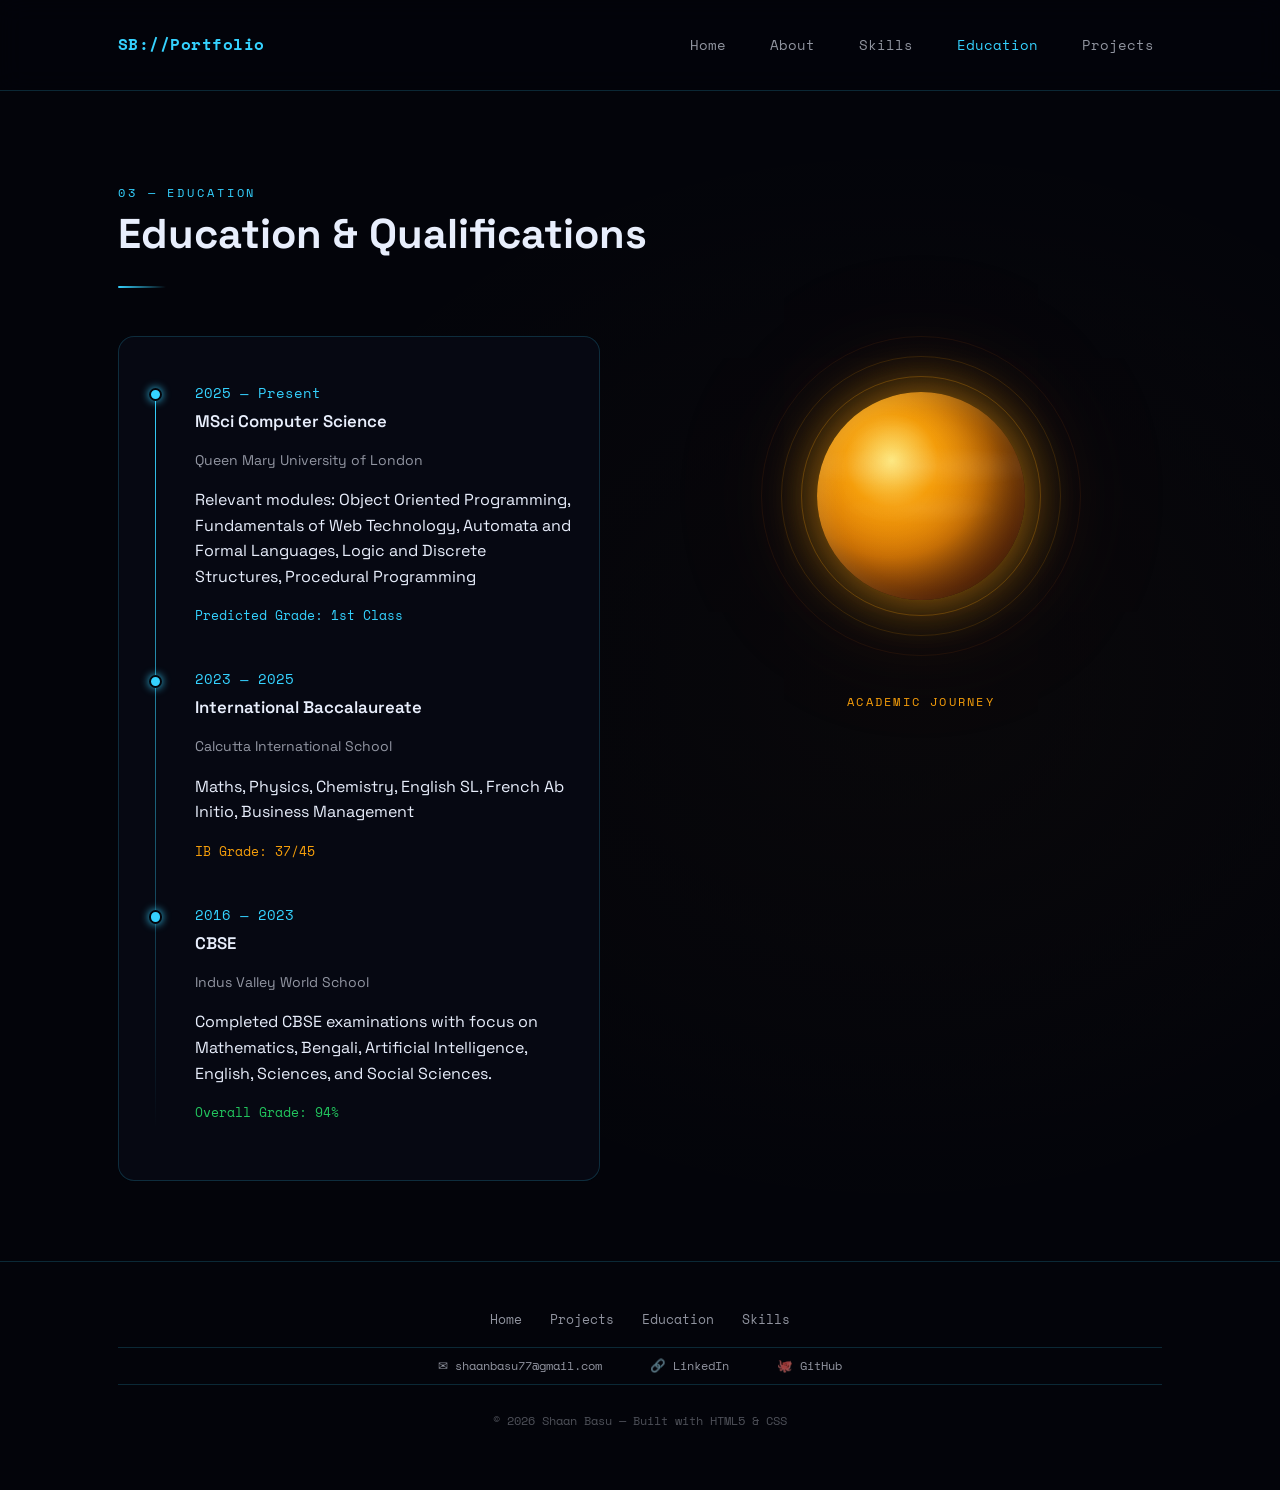
==== commit b0ed6e36: "feat: redesign solar system, remove contact form, fix planet orbits, remove intro blob, add contact " ====
--- a/education.html
+++ b/education.html
@@ -109,6 +109,11 @@
         <a href="education.html">Education</a>
         <a href="skills.html">Skills</a>
       </nav>
+      <div class="footer-contact">
+        <a href="mailto:shaanbasu77@gmail.com" class="footer-contact-link">✉ shaanbasu77@gmail.com</a>
+        <a href="https://linkedin.com/in/shaan-basu" class="footer-contact-link" target="_blank" rel="noopener">🔗 LinkedIn</a>
+        <a href="https://github.com/ShaanBasu" class="footer-contact-link" target="_blank" rel="noopener">🐙 GitHub</a>
+      </div>
       <p class="footer-copy">&copy; 2026 Shaan Basu — Built with HTML5 &amp; CSS</p>
     </div>
   </footer>
--- a/CSS/cosmic.css
+++ b/CSS/cosmic.css
@@ -688,64 +688,55 @@
 }
 
 /* ─── Contact section ────────────────────────────────────── */
-#contact .contact-grid {
+.contact-creds {
   display: grid;
-  grid-template-columns: 1fr 1fr;
-  gap: var(--sp-xl);
-  align-items: start;
-}
-
-.contact-info-heading {
-  margin-bottom: var(--sp-md);
-  font-size: 1.05rem;
-  font-weight: 600;
-}
-
-.contact-info-item {
+  grid-template-columns: repeat(auto-fit, minmax(16rem, 1fr));
+  gap: var(--sp-lg);
+  margin-top: var(--sp-lg);
+}
+
+.cred-card {
+  display: flex;
+  flex-direction: column;
+  align-items: center;
+  gap: var(--sp-sm);
+  padding: var(--sp-xl) var(--sp-lg);
+  background: var(--bg-card);
+  border: 1px solid var(--border);
+  border-radius: var(--r-lg);
+  backdrop-filter: blur(10px);
+  -webkit-backdrop-filter: blur(10px);
+  text-decoration: none;
+  color: inherit;
+  transition: border-color var(--ease), transform var(--ease), box-shadow var(--ease);
+  text-align: center;
+}
+
+.cred-card:hover {
+  border-color: var(--border-h);
+  transform: translateY(-4px);
+  box-shadow: 0 20px 60px rgba(53, 210, 255, 0.1);
+  color: var(--ink);
+}
+
+.cred-icon {
+  font-size: 2rem;
+  line-height: 1;
+}
+
+.cred-label {
+  font-family: var(--font-mono);
+  font-size: 0.72rem;
+  color: var(--cyan);
+  letter-spacing: 0.14rem;
+  text-transform: uppercase;
+}
+
+.cred-value {
+  font-size: 0.92rem;
   color: var(--ink-muted);
-  margin-bottom: var(--sp-sm);
-  font-size: 0.92rem;
-}
-
-.form-group {
-  display: flex;
-  flex-direction: column;
-  gap: var(--sp-sm);
-  margin-bottom: var(--sp-md);
-}
-
-.form-group label {
-  font-family: var(--font-mono);
-  font-size: 0.8rem;
-  color: var(--cyan);
-  letter-spacing: 0.06rem;
-  text-transform: uppercase;
-}
-
-.form-group input,
-.form-group textarea {
-  background: rgba(8, 10, 20, 0.92);
-  border: 1px solid var(--border);
-  border-radius: var(--r-md);
-  padding: 0.75rem var(--sp-md);
-  color: var(--ink);
-  font-size: 0.9375rem;
-  font-family: var(--font-main);
-  transition: border-color var(--ease), box-shadow var(--ease);
-  width: 100%;
-}
-
-.form-group input:focus,
-.form-group textarea:focus {
-  border-color: var(--cyan);
-  box-shadow: 0 0 0 3px rgba(53, 210, 255, 0.14);
-  outline: none;
-}
-
-.form-group textarea { resize: vertical; min-height: 8.5rem; }
-
-.form-group input:invalid:not(:placeholder-shown) { border-color: #f87171; }
-.form-group input:valid:not(:placeholder-shown)   { border-color: #34d399; }
+  word-break: break-all;
+}
 
 /* ─── Footer ─────────────────────────────────────────────── */
 footer {
@@ -761,7 +752,7 @@
   gap: var(--sp-md);
 }
 
-.footer-links { display: flex; gap: var(--sp-lg); }
+.footer-links { display: flex; gap: var(--sp-lg); flex-wrap: wrap; justify-content: center; }
 
 .footer-links a {
   font-family: var(--font-mono);
@@ -771,6 +762,28 @@
 }
 
 .footer-links a:hover { color: var(--cyan); }
+
+.footer-contact {
+  display: flex;
+  gap: var(--sp-xl);
+  flex-wrap: wrap;
+  justify-content: center;
+  align-items: center;
+  padding: var(--sp-sm) 0;
+  border-top: 1px solid var(--border);
+  border-bottom: 1px solid var(--border);
+  width: 100%;
+}
+
+.footer-contact-link {
+  font-family: var(--font-mono);
+  font-size: 0.78rem;
+  color: var(--ink-muted);
+  transition: color var(--ease);
+  text-decoration: none;
+}
+
+.footer-contact-link:hover { color: var(--cyan); }
 
 .footer-copy {
   font-family: var(--font-mono);
@@ -978,16 +991,22 @@
    PORTFOLIO PAGE — Solar System
    ══════════════════════════════════════════════════════════ */
 .solar-hero {
-  min-height: 90vh;
+  min-height: 95vh;
   padding: var(--sp-2xl) 0 var(--sp-xl);
   position: relative;
   overflow: hidden;
+  background: radial-gradient(ellipse 90% 70% at 50% 60%, rgba(53,210,255,0.04), transparent 65%);
 }
 
 .solar-canvas-wrap {
   position: relative;
   width: 100%;
-  margin-top: var(--sp-xl);
+  margin-top: var(--sp-lg);
+  border-radius: var(--r-lg);
+  box-shadow:
+    0 0 0 1px var(--border),
+    0 40px 120px rgba(0,0,0,0.7),
+    0 0 80px rgba(53,210,255,0.06);
 }
 
 #solar-canvas {
@@ -995,30 +1014,30 @@
   display: block;
   cursor: default;
   border-radius: var(--r-lg);
-  border: 1px solid var(--border);
 }
 
 /* Project info panel */
 .project-info-panel {
   position: absolute;
-  background: rgba(8, 10, 20, 0.95);
-  border: 1px solid var(--border);
+  background: rgba(6, 8, 18, 0.97);
+  border: 1px solid var(--border-h);
   border-radius: var(--r-lg);
   padding: var(--sp-lg);
-  max-width: 22rem;
-  backdrop-filter: blur(14px);
-  -webkit-backdrop-filter: blur(14px);
+  max-width: 26rem;
+  backdrop-filter: blur(20px);
+  -webkit-backdrop-filter: blur(20px);
   opacity: 0;
   pointer-events: none;
-  transform: scale(0.92);
-  transition: opacity 0.25s ease, transform 0.25s ease;
+  transform: scale(0.90) translateY(8px);
+  transition: opacity 0.3s ease, transform 0.3s ease;
   z-index: 20;
+  box-shadow: 0 24px 80px rgba(0,0,0,0.8), 0 0 40px rgba(53,210,255,0.08);
 }
 
 .project-info-panel.visible {
   opacity: 1;
   pointer-events: all;
-  transform: scale(1);
+  transform: scale(1) translateY(0);
 }
 
 .panel-title {
@@ -1099,3 +1118,306 @@
   .planet-ring:nth-child(2) { width: 14.5rem; height: 14.5rem; }
   .planet-ring:nth-child(3) { width: 16rem; height: 16rem; }
 }
+
+/* ══════════════════════════════════════════════════════════
+   THREE.JS BACKGROUND CANVAS
+   ══════════════════════════════════════════════════════════ */
+#three-canvas {
+  position: fixed;
+  inset: 0;
+  z-index: 0;
+  pointer-events: none;
+  width: 100%;
+  height: 100%;
+}
+
+/* Content must sit above the 3D canvas */
+#page-content { position: relative; z-index: 1; }
+
+/* ══════════════════════════════════════════════════════════
+   HERO — two-column: text left, 3D planet visible right
+   ══════════════════════════════════════════════════════════ */
+#hero {
+  /* Override old center alignment — now two-column */
+  text-align: left;
+  padding-top: max(10rem, 18vh);
+  padding-bottom: var(--sp-2xl);
+}
+
+.hero-inner {
+  /* Two-column layout */
+  flex-direction: row;
+  justify-content: space-between;
+  align-items: center;
+  gap: var(--sp-xl);
+}
+
+.hero-text {
+  max-width: 46rem;
+  flex: 1;
+}
+
+.hero-subtitle { margin: 0 0 var(--sp-xl); }
+
+.hero-actions { justify-content: flex-start; }
+
+.hero-planet-label {
+  flex-shrink: 0;
+  display: flex;
+  flex-direction: column;
+  align-items: center;
+  gap: var(--sp-sm);
+  pointer-events: none;
+  min-width: 14rem;
+  text-align: center;
+}
+
+/* ══════════════════════════════════════════════════════════
+   PLANET INDICATOR LABELS
+   ══════════════════════════════════════════════════════════ */
+.planet-indicator {
+  display: inline-flex;
+  align-items: center;
+  gap: 0.5rem;
+  background: rgba(3,4,10,0.55);
+  border: 1px solid var(--border);
+  border-radius: var(--r-pill);
+  padding: 0.35rem 0.85rem;
+  backdrop-filter: blur(8px);
+  -webkit-backdrop-filter: blur(8px);
+  opacity: 0;
+  animation: fadeUp 0.9s ease 2.5s forwards;
+}
+
+.planet-indicator-dot {
+  width: 8px;
+  height: 8px;
+  border-radius: 50%;
+  background: var(--cyan);
+  box-shadow: 0 0 8px var(--cyan);
+  animation: dot-pulse 2.5s ease-in-out infinite;
+  flex-shrink: 0;
+}
+
+.planet-indicator-dot--mars    { background: #cc5522; box-shadow: 0 0 8px #cc5522; }
+.planet-indicator-dot--saturn  { background: #ddaa44; box-shadow: 0 0 8px #ddaa44; }
+.planet-indicator-dot--neptune { background: #2244cc; box-shadow: 0 0 8px #2244cc; }
+
+@keyframes dot-pulse {
+  0%,100% { transform: scale(1);   opacity: 0.8; }
+  50%     { transform: scale(1.5); opacity: 1;   }
+}
+
+.planet-indicator-text {
+  font-family: var(--font-mono);
+  font-size: 0.7rem;
+  color: var(--ink-muted);
+  letter-spacing: 0.1rem;
+  text-transform: uppercase;
+}
+
+.section-planet-label {
+  display: inline-flex;
+  align-items: center;
+  gap: 0.5rem;
+  margin-top: var(--sp-xl);
+  background: rgba(3,4,10,0.5);
+  border: 1px solid var(--border);
+  border-radius: var(--r-pill);
+  padding: 0.35rem 0.85rem;
+  backdrop-filter: blur(8px);
+  -webkit-backdrop-filter: blur(8px);
+}
+
+/* ══════════════════════════════════════════════════════════
+   CENTRED VINE — scrolls down the middle of the page
+   ══════════════════════════════════════════════════════════ */
+.vine-center-wrap {
+  position: absolute;
+  left: 50%;
+  top: 100vh; /* starts after hero */
+  transform: translateX(-50%);
+  width: 120px;
+  pointer-events: none;
+  z-index: 0;
+  overflow: visible;
+}
+
+#vine-stem {
+  /* stroke-dasharray and stroke-dashoffset are set dynamically by galaxy.js
+     using getTotalLength(), keeping JS and CSS in sync automatically. */
+  transition: stroke-dashoffset 0.06s linear;
+}
+
+.vine-branch {
+  transition: opacity 0.4s ease;
+}
+
+.vine-leaf {
+  transition: opacity 0.5s ease;
+}
+
+/* ══════════════════════════════════════════════════════════
+   SECTION BACKGROUNDS — semi-transparent so 3D shows through
+   ══════════════════════════════════════════════════════════ */
+/* Override solid background on sections */
+#about, #skills, #education, #projects, #contact {
+  background: transparent;
+}
+
+/* Dark overlay behind text for readability */
+.section::before {
+  content: '';
+  position: absolute;
+  inset: 0;
+  background: radial-gradient(ellipse 85% 70% at 50% 50%, rgba(3,4,10,0.72), rgba(3,4,10,0.42));
+  pointer-events: none;
+  z-index: 0;
+}
+
+/* Section content above overlay */
+.section > .page-wrap { position: relative; z-index: 1; }
+
+/* ══════════════════════════════════════════════════════════
+   NEW 3D PROJECT CARDS
+   ══════════════════════════════════════════════════════════ */
+.projects-grid {
+  display: grid;
+  grid-template-columns: repeat(auto-fit, minmax(20rem, 1fr));
+  gap: var(--sp-lg);
+}
+
+.project-card {
+  position: relative;
+  border-radius: var(--r-lg);
+  overflow: hidden;
+  perspective: 1000px;
+  transform-style: preserve-3d;
+  transition: transform 0.35s ease, box-shadow 0.35s ease;
+}
+
+.project-card:hover {
+  transform: translateY(-8px) rotateX(2deg);
+  box-shadow:
+    0 24px 60px rgba(0,0,0,0.6),
+    0 0 40px color-mix(in srgb, var(--glow, #35d2ff) 20%, transparent);
+}
+
+/* Glow layer behind card */
+.project-card-glow {
+  position: absolute;
+  inset: -2px;
+  border-radius: inherit;
+  background: radial-gradient(circle at 30% 30%,
+    color-mix(in srgb, var(--glow, #35d2ff) 22%, transparent),
+    transparent 70%);
+  opacity: 0;
+  transition: opacity 0.35s ease;
+  pointer-events: none;
+  z-index: 0;
+}
+
+.project-card:hover .project-card-glow { opacity: 1; }
+
+.project-card-inner {
+  position: relative;
+  z-index: 1;
+  background: rgba(8, 10, 22, 0.88);
+  border: 1px solid rgba(255,255,255,0.09);
+  border-radius: var(--r-lg);
+  padding: var(--sp-lg);
+  backdrop-filter: blur(12px);
+  -webkit-backdrop-filter: blur(12px);
+  transition: border-color 0.35s ease;
+  display: flex;
+  flex-direction: column;
+  height: 100%;
+}
+
+.project-card:hover .project-card-inner {
+  border-color: color-mix(in srgb, var(--glow, #35d2ff) 45%, transparent);
+}
+
+.project-card-header {
+  display: flex;
+  align-items: center;
+  gap: var(--sp-sm);
+  margin-bottom: var(--sp-sm);
+}
+
+.project-planet-dot {
+  width: 12px;
+  height: 12px;
+  border-radius: 50%;
+  flex-shrink: 0;
+  animation: dot-pulse 3s ease-in-out infinite;
+}
+
+.project-title {
+  font-size: 1.15rem;
+  font-weight: 700;
+  color: var(--ink);
+}
+
+.project-description {
+  font-size: 0.92rem;
+  color: var(--ink-muted);
+  line-height: 1.65;
+  margin-bottom: var(--sp-md);
+  flex-grow: 1;
+}
+
+.project-tags {
+  display: flex;
+  flex-wrap: wrap;
+  gap: var(--sp-sm);
+  margin-bottom: var(--sp-md);
+}
+
+.project-links {
+  display: flex;
+  gap: var(--sp-sm);
+  flex-wrap: wrap;
+  margin-top: auto;
+}
+
+/* Small button variant */
+.btn-sm {
+  padding: 0.5rem 1rem;
+  font-size: 0.8rem;
+}
+
+/* ══════════════════════════════════════════════════════════
+   UPDATED RESPONSIVE
+   ══════════════════════════════════════════════════════════ */
+@media (max-width: 820px) {
+  .hero-inner {
+    flex-direction: column;
+    text-align: center;
+  }
+  .hero-text { max-width: 100%; }
+  .hero-actions { justify-content: center; }
+  .hero-planet-label { min-width: auto; }
+  .vine-center-wrap { display: none; } /* hide vine on mobile for performance */
+}
+
+/* ── Main needs position relative for vine positioning ── */
+main { position: relative; }
+
+.vine-center-wrap {
+  position: absolute;
+  left: 50%;
+  top: 100vh;   /* start after the hero viewport */
+  bottom: 0;
+  transform: translateX(-50%);
+  width: 120px;
+  pointer-events: none;
+  z-index: 0;
+  overflow: visible;
+}
+
+.vine-center-wrap svg {
+  width: 120px;
+  height: 100%;
+  display: block;
+}
